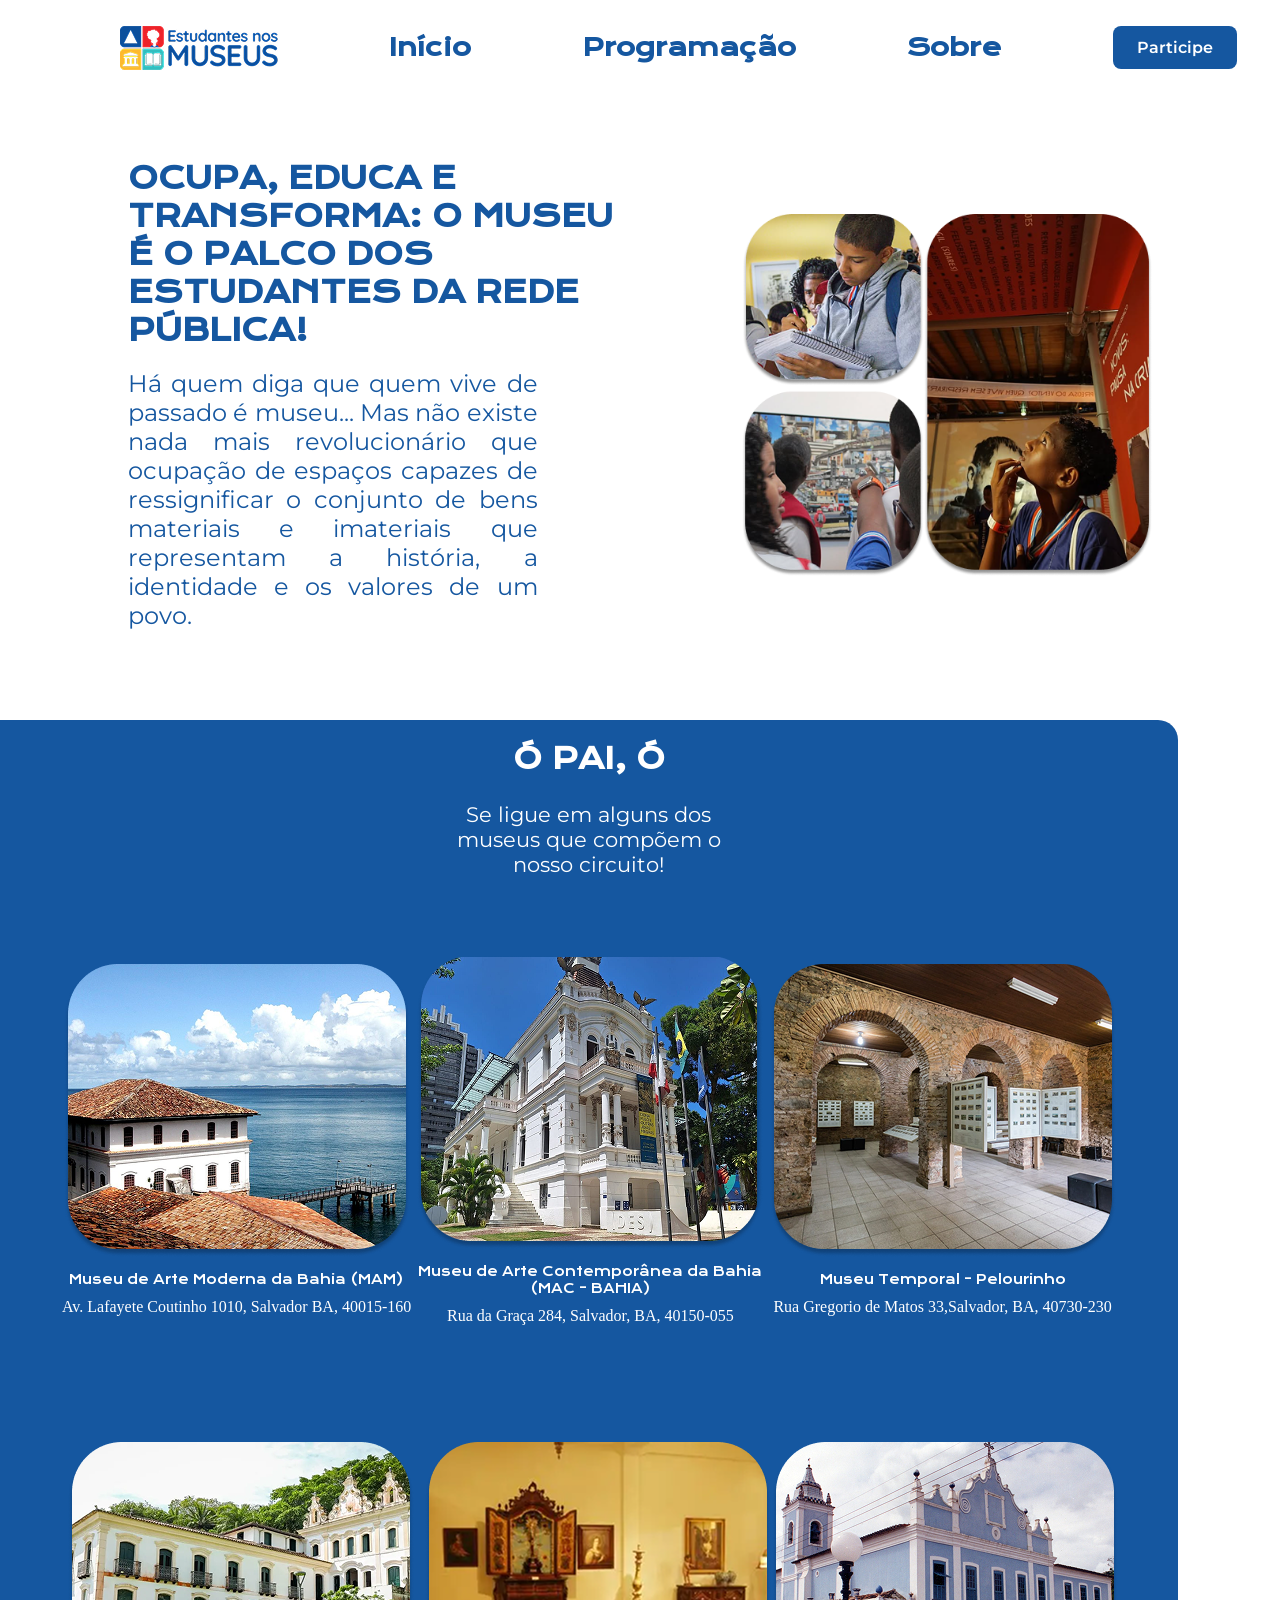
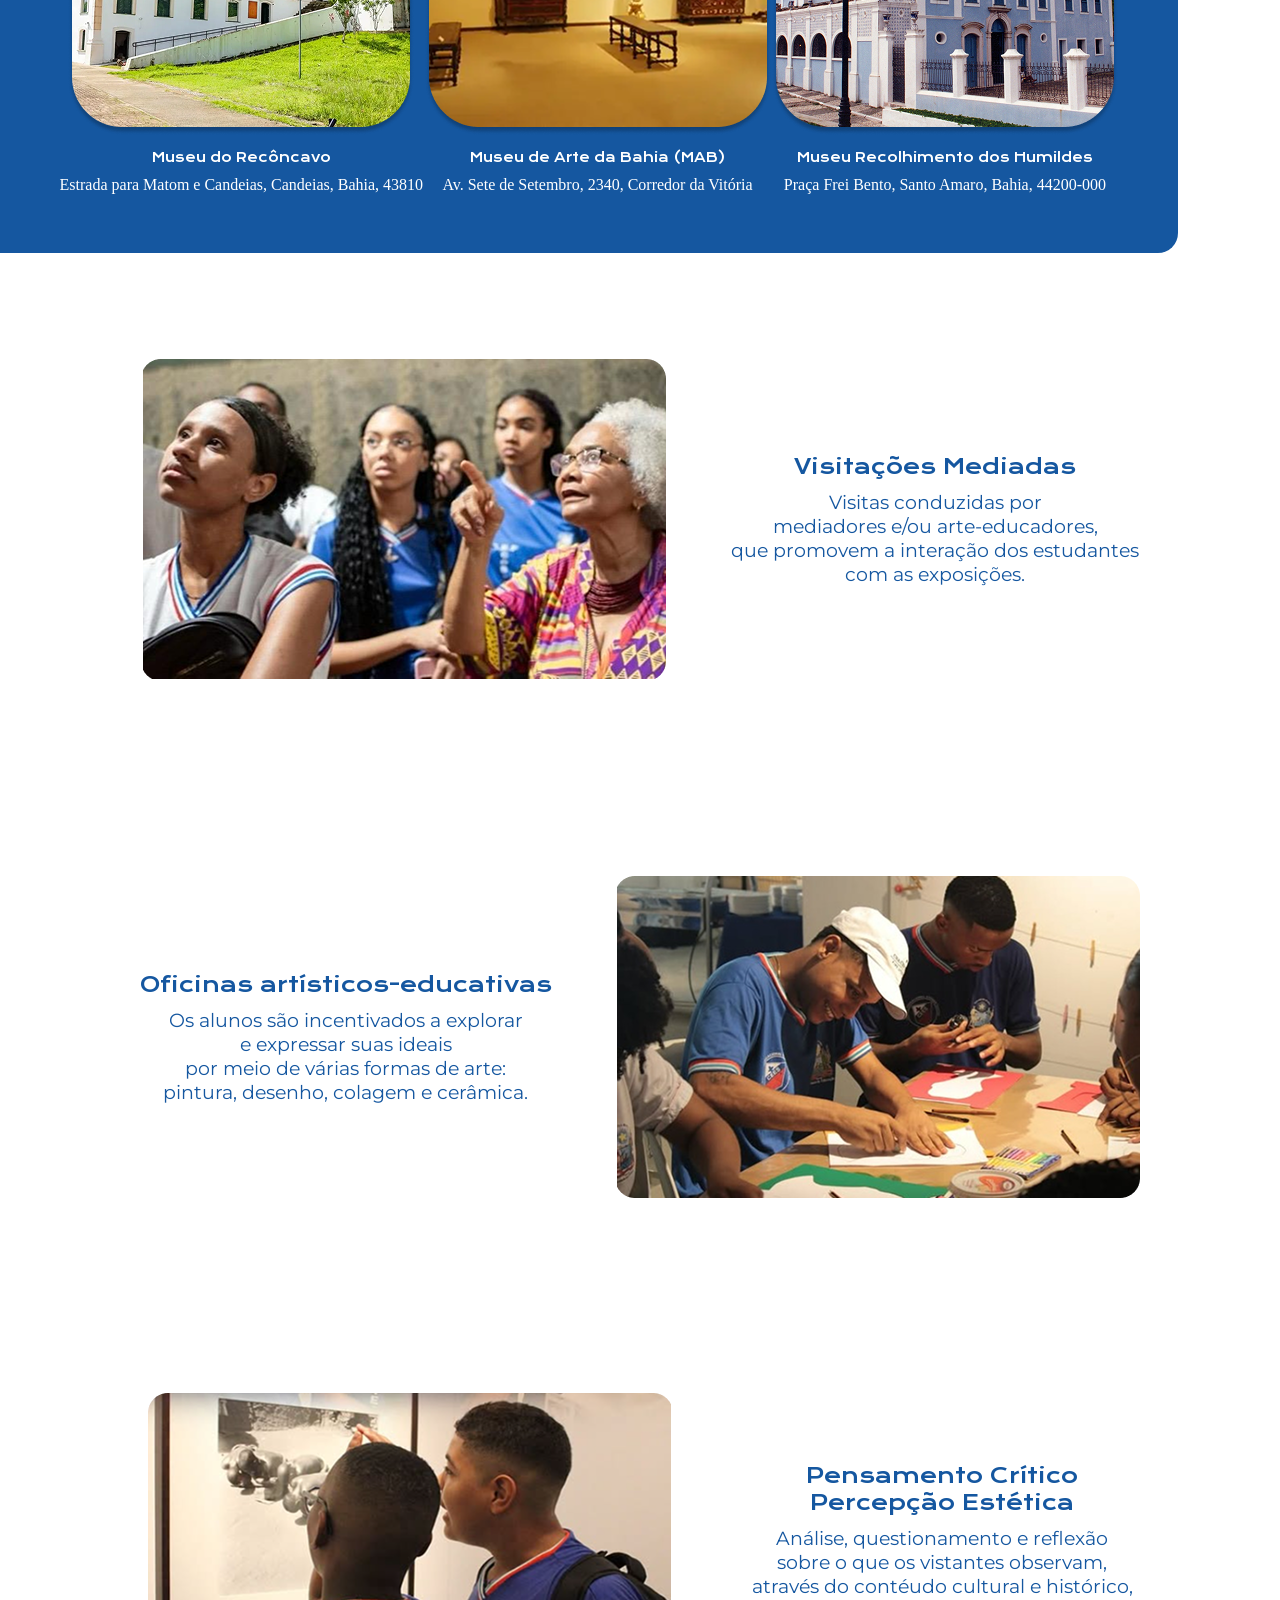
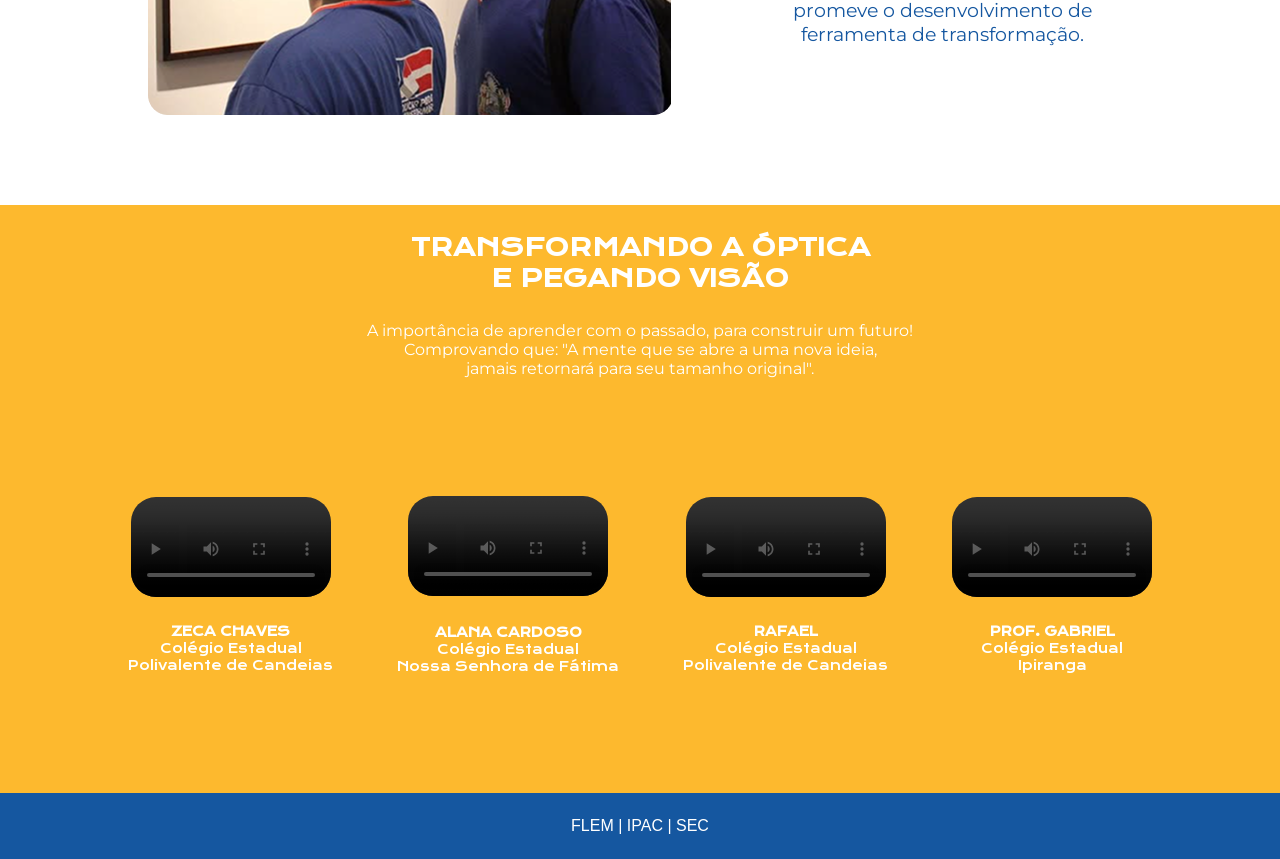
==== index.html @ 6caadce0 "commit inicial" ====
<!DOCTYPE html>
<html lang="pt-br">
<head>
    <meta charset="UTF-8">
    <meta name="viewport" content="width=device-width, initial-scale=1.0">
    <title>Estudantes no museu</title>
    <link rel="icon" type="image/x-icon" href="assets/image 2.svg">
    <link rel="stylesheet" href="style.css">
</head>
<body>
    <header class="cabecalho">
        <nav class="cabecalho__menu">
            <img src="assets/image 1.png" alt="Logo dos Estudantes no museu">
            <a class="cabecalho__menu__link" href="index.html">Início</a>
            <a class="cabecalho__menu__link" href="agenda.html">Programação</a>
            <a class="cabecalho__menu__link" href="about.html">Sobre</a>
            <a class="botao">Participe</a>
        </nav>
    </header>
    
    <main class="apresentacao">
        <section class="apresentacao__conteudo">
            <h1 class="apresentacao__conteudo__titulo"><strong> OCUPA, EDUCA E TRANSFORMA:</strong> O MUSEU É O PALCO DOS ESTUDANTES DA REDE PÚBLICA!</h1>                                             
            <p class="apresentacao__conteudo__texto">Há quem diga que quem vive de passado é museu... Mas não existe nada mais revolucionário que ocupação de espaços capazes de ressignificar o conjunto de bens materiais e imateriais que representam a história, a identidade e os valores de um povo.</p>
        </section>
        <img class="apresentacao__img" src="assets/Imagem 1x.png" alt="Estudantes no museu">
    </main>
    </section>

<section class="plano">
<section class="itinerario">
    <h2 class="itinerario_titulo">Ó PAI, Ó</h2>
    <p class="itinerario_texto">
    Se ligue em alguns dos 
    museus que compõem o 
    nosso circuito!</p>
</section>

<section class="bloco01">
    <div class="museu">
        <a href="http://www.mam.ba.gov.br/">
        <img class="imagem" src="assets/MA.png" alt="museu">
        </a>
        <p class="descricao">Museu de Arte Moderna da Bahia (MAM)</p>
        <p class="endereco">Av. Lafayete Coutinho 1010, Salvador BA, 40015-160</p>
    </div>
    <div class="museu">
        <a href="https://visite.museus.gov.br/instituicoes/museu-de-arte-contemporanea-da-bahia-2/">
        <img class="imagem" src="assets/Rectangle 2.png" alt="">
        </a>
        <p class="descricao">Museu de Arte Contemporânea da Bahia 
                                        (MAC - BAHIA)</p>
        <p class="endereco">Rua da Graça 284, Salvador, BA, 40150-055</p>
    </div>
    <div class="museu">
        <a href="https://guiademuseus.com.br/detalhe.aspx?fk_ponto=62">
        <img class="imagem" src="assets/Rectangle 3.png" alt="">
        </a>
        <p class="descricao">Museu Temporal - Pelourinho</p>
        <p class="endereco">Rua Gregorio de Matos 33,Salvador, BA, 40730-230</p>
    </div>
</section>

<section class="bloco02">
    <div class="museu">
      <a href="https://museudoreconcavo.com.br/">
      <img class="imagem" src="assets/Rectangle 5.png" alt="">
      </a>
      <p class="descricao">Museu do Recôncavo</p>
      <p class="endereco">Estrada para Matom e Candeias, Candeias, Bahia, 43810</p>
    </div>
    <div class=" museu">
        <a href="https://visitemuseu.com/museu-de-arte-da-bahia-mab-guia-completo-precos-horarios-e-obras-principais/">
       <img class="imagem" src="assets/Rectangle 6.png" alt="">
       </a>
       <p class="descricao">Museu de Arte da Bahia (MAB)</p>
       <p class="endereco">Av. Sete de Setembro, 2340, Corredor da Vitória</p>
    </div>
    <div class="museu">
        <a href="https://guiademuseus.com.br/detalhe.aspx?fk_ponto=87">
        <img class="imagem" src="assets/Rectangle 7.png" alt="">
        </a>
       <p class="descricao">Museu Recolhimento dos Humildes</p>
       <p class="endereco">Praça Frei Bento, Santo Amaro, Bahia, 44200-000</p>
     </div>
</section>
</section>

    <section class="visitacao">
            <img src="assets/Rectangle 8.png" alt="">
        <div class="titulo">
        <p class="titulo_atividades">Visitações Mediadas</p>
        <p class="descricao_atividades">Visitas conduzidas por 
            mediadores e/ou arte-educadores,
           que promovem a interação dos estudantes
            com as exposições.</p>
        </div>
    </section>

    <section class="visitacao">
            <div class="titulo">
            <p class="titulo_atividades">Oficinas artísticos-educativas</p>
        <p class="descricao_atividades">Os alunos são incentivados a explorar 
                         e expressar suas ideais 
                      por meio de várias formas de arte:
                    pintura, desenho, colagem e cerâmica.</p>
        </div>
        <img src="assets/Rectangle 9.png" alt="">
    </section>

<section class="visitacao">
            <img src="assets/Rectangle 12.png" alt="">
        <div class="titulo">
        <p class="titulo_atividades">Pensamento Crítico
           Percepção Estética</p>
        <p class="descricao_atividades">Análise, questionamento e reflexão 
            sobre o que os vistantes observam, 
           através do contéudo cultural e histórico, 
           promeve o desenvolvimento de 
           ferramenta de transformação.</p>
        </div>
    </section>

    <section class="bloco3">
        <h3>TRANSFORMANDO A ÓPTICA 
        <strong>E PEGANDO VISÃO</strong></h3>
        <p class="texto_bloco3">A importância de aprender com o passado, para construir um futuro!
            Comprovando que: "A mente que se abre a uma nova ideia, 
            jamais retornará para seu tamanho original".
        </p>
        <section class="depoimentos">
    <div>
    <video controls class="video">
        <source src="assets/WhatsApp Video 2026-08-21 at 17.12.16.mp4" type="video/mp4">
    </video>
    <p class="aluno"> <strong>ZECA CHAVES</strong>
    Colégio Estadual 
    Polivalente de Candeias</p>
    </div>
    <div>
    <video controls class="video">
    <source src="assets/WhatsApp Video 2026-08-21 at 17.21.07.mp4" type="video/mp4">
    </video>
    <p class="aluno"> <strong>ALANA CARDOSO</strong>
    Colégio Estadual 
    Nossa Senhora de Fátima</p>
    </div>
    <div>
    <video controls class="video">
    <source src="assets/WhatsApp Video 2026-08-21 at 17.15.55.mp4" type="video/mp4">
    </video>
    <p class="aluno"> <strong>RAFAEL</strong>
    Colégio Estadual 
    Polivalente de Candeias</p>
    </div>
    <div>
    <video controls class="video">
    <source src="assets/WhatsApp Video 2026-10-11 at 12.10.34.mp4" type="video/mp4">
    </video>
    <p class="aluno"> <strong> PROF. GABRIEL</strong>
    Colégio Estadual 
    Ipiranga</p>
    </div>
</section class=video>
    </section>

    <footer class="rodape">
        <p>FLEM | IPAC | SEC</p>
    </footer>
</body>
</html>
---- style.css ----
@import url('https://fonts.googleapis.com/css2?family=Fredoka:wght@300..700&family=Krona+One&family=Montserrat:ital,wght@0,100..900;1,100..900&display=swap');
@import url('https://fonts.googleapis.com/css2?family=Fredoka:wght@300..700&family=Krona+One&family=Montserrat:ital,wght@0,100..900;1,100..900&display=swap');

*{
    margin:0;
    padding:0;
}

body{
    /* height: 100vh; */
    box-sizing: border-box;
    color:#1557A0;
}

.cabecalho{
    padding: 2% 0 0 6%;
}

.cabecalho__menu{
    display: flex;
    justify-content:space-around;
    gap: 25px;
    align-items: center;
}

.cabecalho__menu__link{
    font-family: "Krona One" , sans-serif;
    font-size: 1.5rem;
    font-weight: 600;
    text-decoration: none;
    color: #1557A0;
}

.botao{
    font-family: "Montserrat" , sans-serif;
    font-size: 1rem;
    font-weight: 600;
    color: #fff;
    background-color: #1557A0;
    padding: 1% 2%;
    border-radius: 08px;

}

.apresentacao{
    padding: 07% 10%;
    display: flex;
    align-items: center;
    justify-content: space-between;
}

.apresentacao__conteudo{
    width: 40%;
    display: flex;
    flex-direction: column;
    gap: 20px;
}

.apresentacao__conteudo__titulo{
    font-size: 1.875rem;
    width: 120%;
    font-family: "Krona One" , sans-serif;
}

.programacao_conteudo{
    width: 50%;
    display: flex;
    flex-direction: column;
    gap: 20px;
}

.atividades_museu{
    font-size: 1rem;
    font-family: "Krona One" , sans-serif;
}

.descricao_atividades{
    font-size: 1rem;
    text-align: justify;
    font-family: "Krona One" , sans-serif;
}

.programacao_img{
    width: 40%;
}

.programacao_img2{
    width: 30%;
    border-radius: 20px;
}

.apresentacao__conteudo__texto{
    font-size: 1.5rem;
    font-family: "Montserrat" , sans-serif;
    text-align: justify;
}

.calendario{
    font-size: 1rem;
    font-family: "Montserrat" , sans-serif;
    text-align: justify;
}

.rodape{
    padding: 24px;
    color: #fff;
    background-color: #1557A0;
    text-align: center;
    font-family: "Monteserrat" , sans-serif;
    font-size: 1rem;
}

.apresentacao__img{
    width: 40%;
}

.apresentacao_img2{
    width: 50%;
}

.itinerario{
    padding: 20px;
    text-align: center;
}

.itinerario_titulo{
    font-size: 1.800rem;
    font-family: "Krona One" , sans-serif;
}

.itinerario_texto{
    white-space: pre-line;
    font-size: 1.3rem;
    font-family: "Montserrat" , sans-serif;
    gap: 20px;
}

.bloco01{
    padding: 05% 05%;
    display: flex;
    align-items: center;
    justify-content: space-around;

}

.museu{
    display: flex;
    flex-direction: column;
    align-items: center;
    gap: 10px;
}

.bloco02{
    padding: 05% 05%;
    display: flex;
    align-items: center;
    text-align: center;
    justify-content: space-around;
}


.descricao{
    display: flex;
    flex-direction: column;
    gap: 40px;
    font-size: 0.8rem;
    font-family: "Krona One" , sans-serif;
    text-align: center;
    white-space: pre-line;
}

.visitacao{
    padding: 07% 10%;
    margin-top: 1em;
    display: flex;
    align-items: center;
    justify-content: space-around;
    gap:40px;
}

.titulo{
    display: flex;
    flex-direction: column;
    align-items:center;
    text-align: center;
    white-space: pre-line;
    gap: 10px;
}

.titulo_atividades{
    font-size: 1.300rem;
    font-family: "Krona One" , sans-serif;
}

.descricao_atividades{
    font-size: 1.2rem;
    font-family: "Montserrat" , sans-serif;
    text-align:inherit;
}

.imagem{
    transition:.5s;
}

.imagem:hover{
    transform: scale(1.1);
}

.plano{
    background-color: #1557A0;
    color: #fff;
    width: 92%;
    border-radius: 0 20px 20px 0;
}

.bloco3{
    background-color: #FDB92E;
    color: #fff;
     font-size: 1.300rem;
    font-family: "Krona One" , sans-serif;
    text-align: center;
    white-space: pre-line;
}

.texto_bloco3{
    font-size: 1.000rem;
    font-family: "Montserrat" , sans-serif
}

.depoimentos{
     display: flex;
    align-items: center;
    justify-content: space-evenly;
    margin: 5% 5%;
    
}

.video{
    width: 200px;
    border-radius: 25px;
}

.video:hover{
    transform: scale(1.1);
}

.video{
    transition:.5s;
}

.aluno{
    margin-top: 10%;
    font-size: 0.8rem;
    font-family: "Krona One" , sans-serif;
    text-align: center;
    white-space: pre-line;
}

.apresentacao2{
    padding: 1% 10%;
    display: flex;
    align-items: center;
    justify-content: space-between;
}

.apresentacao3{
    background-color: #1557A0;
    color: #fff;
    padding: 07% 10%;
    display: flex;
    align-items: center;
    justify-content: space-between;

}
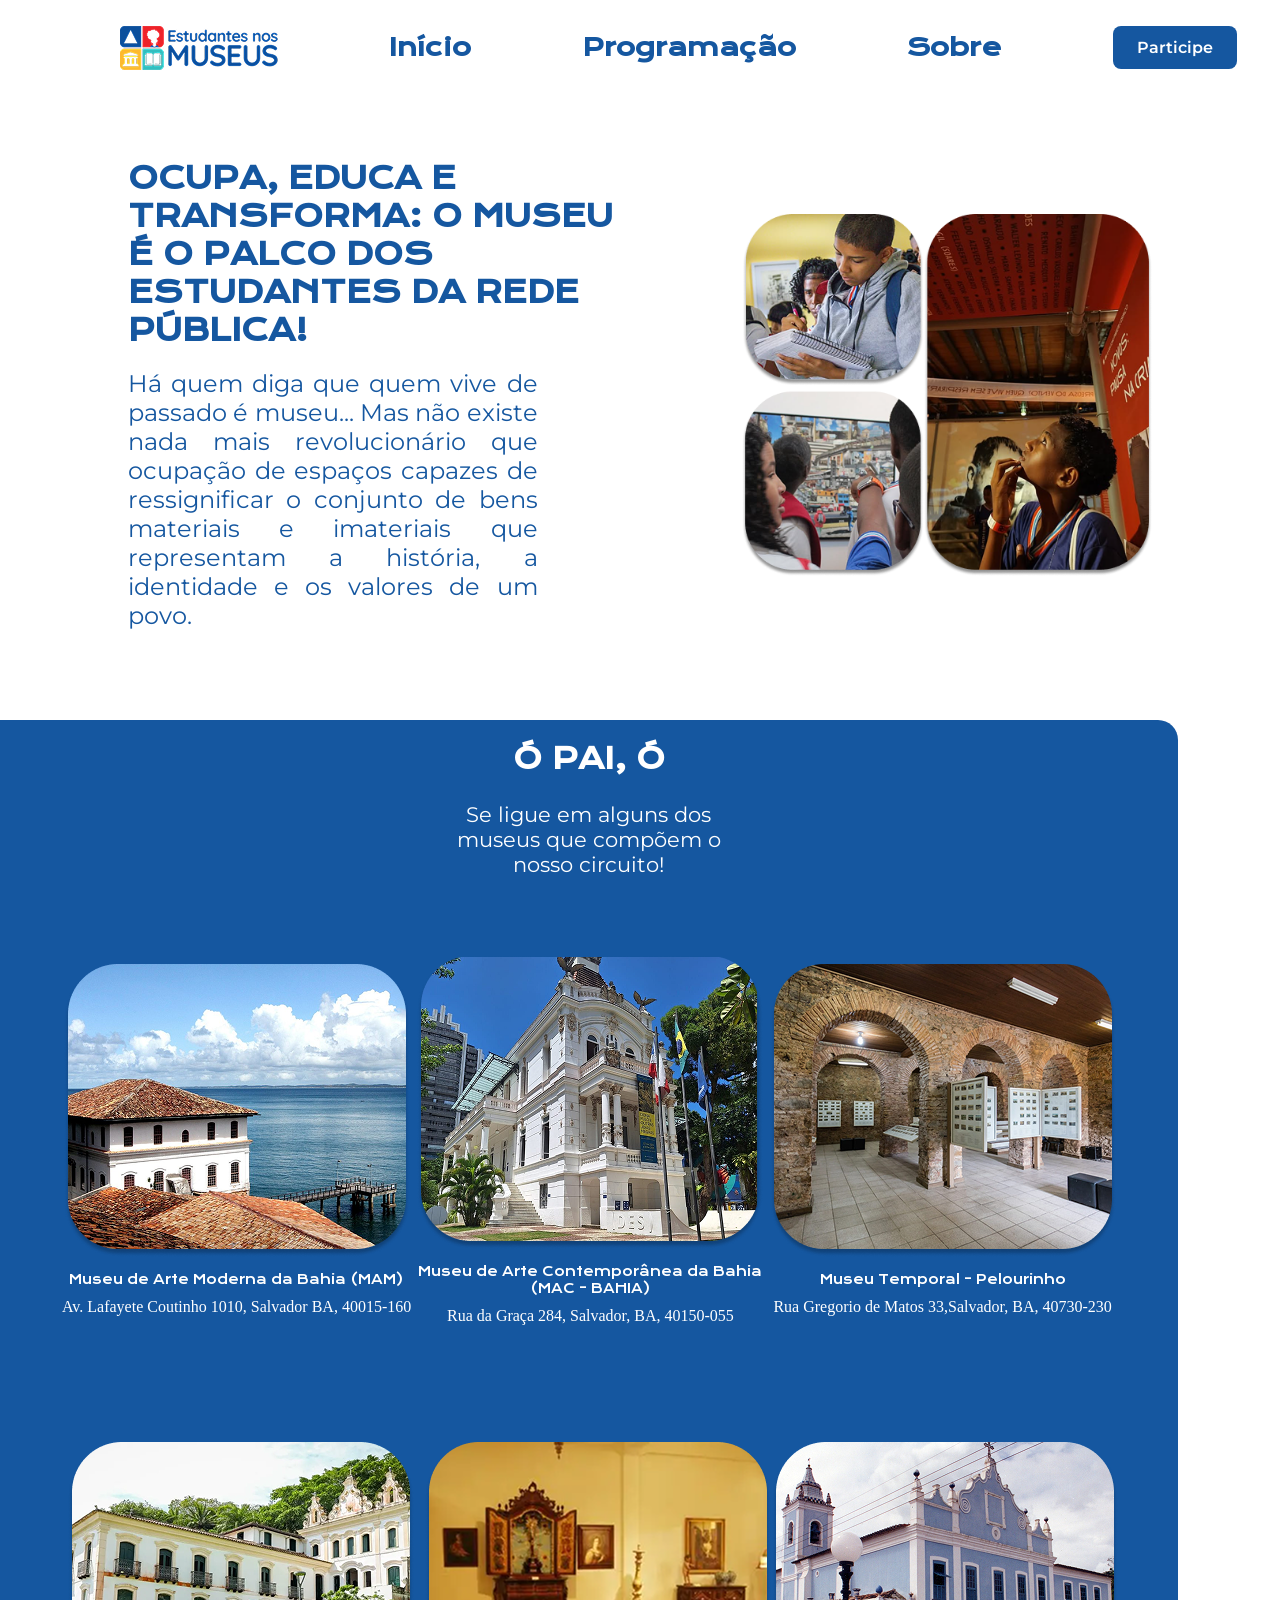
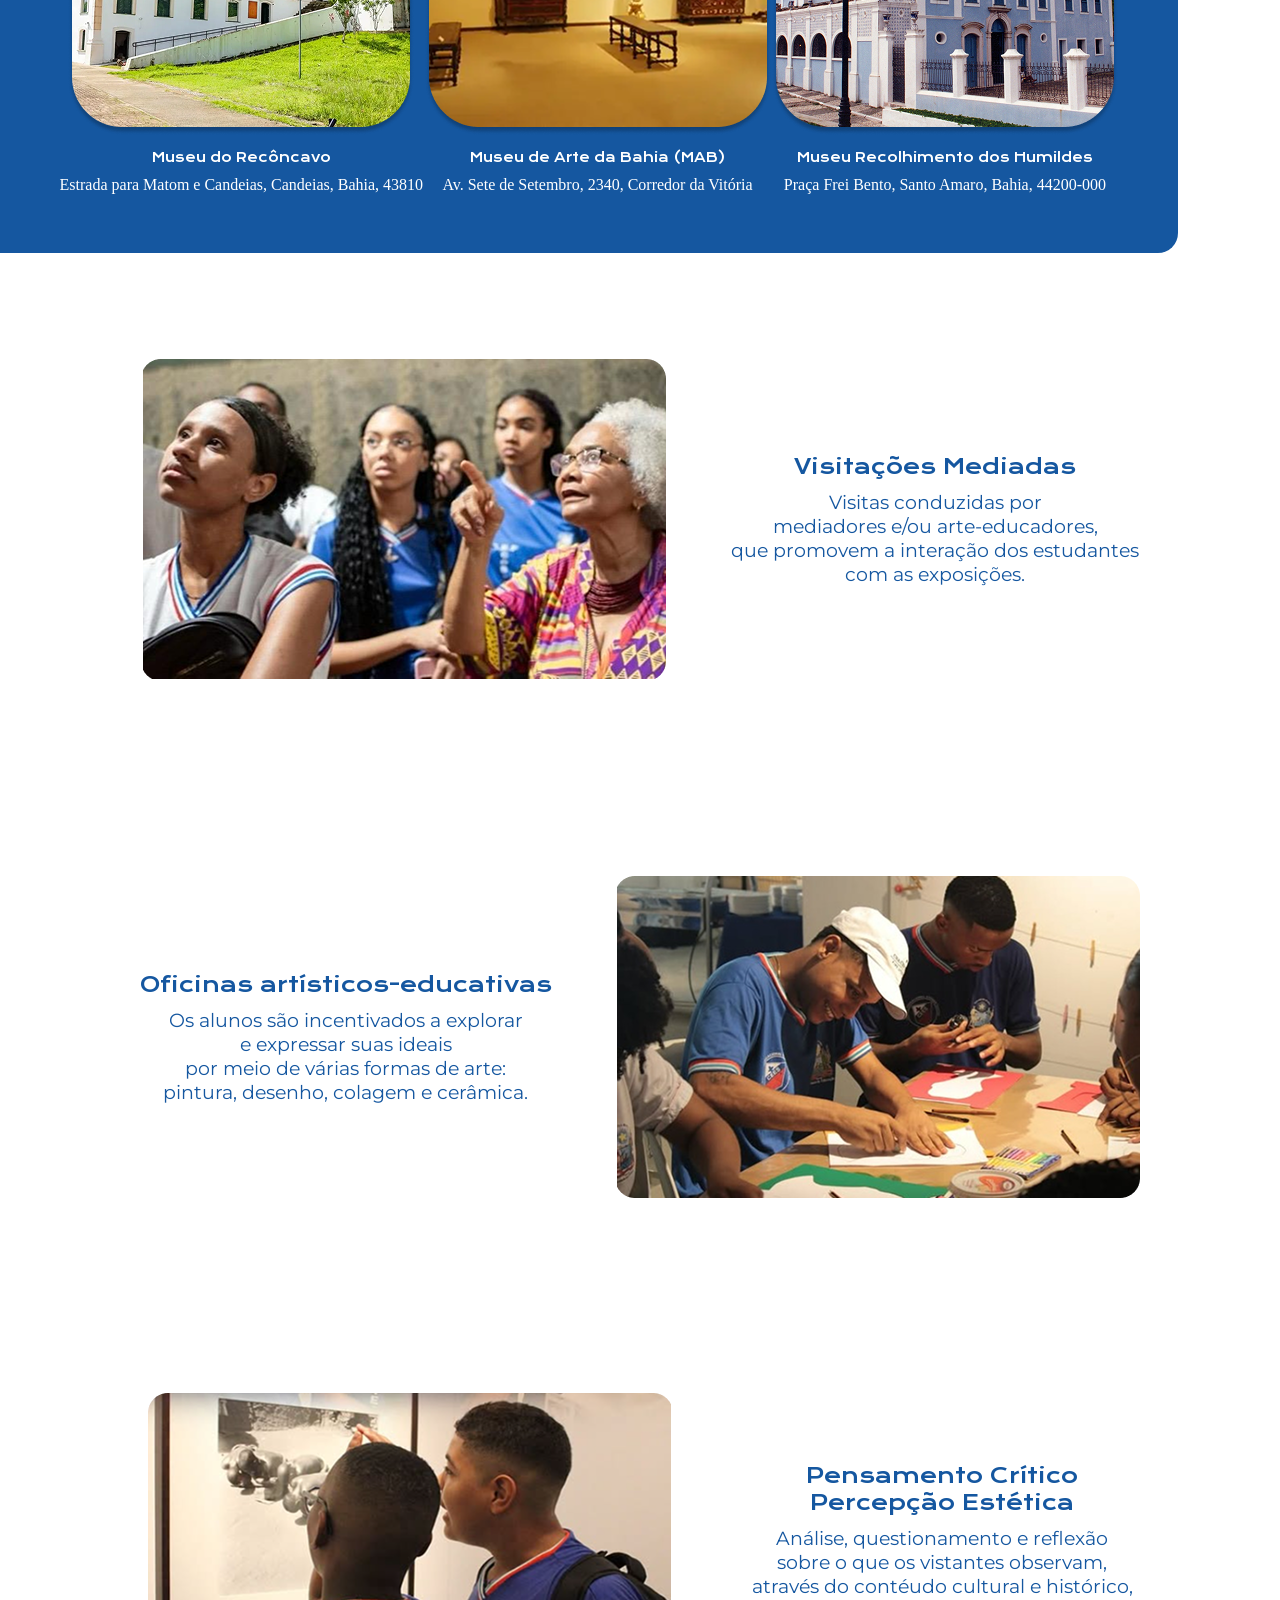
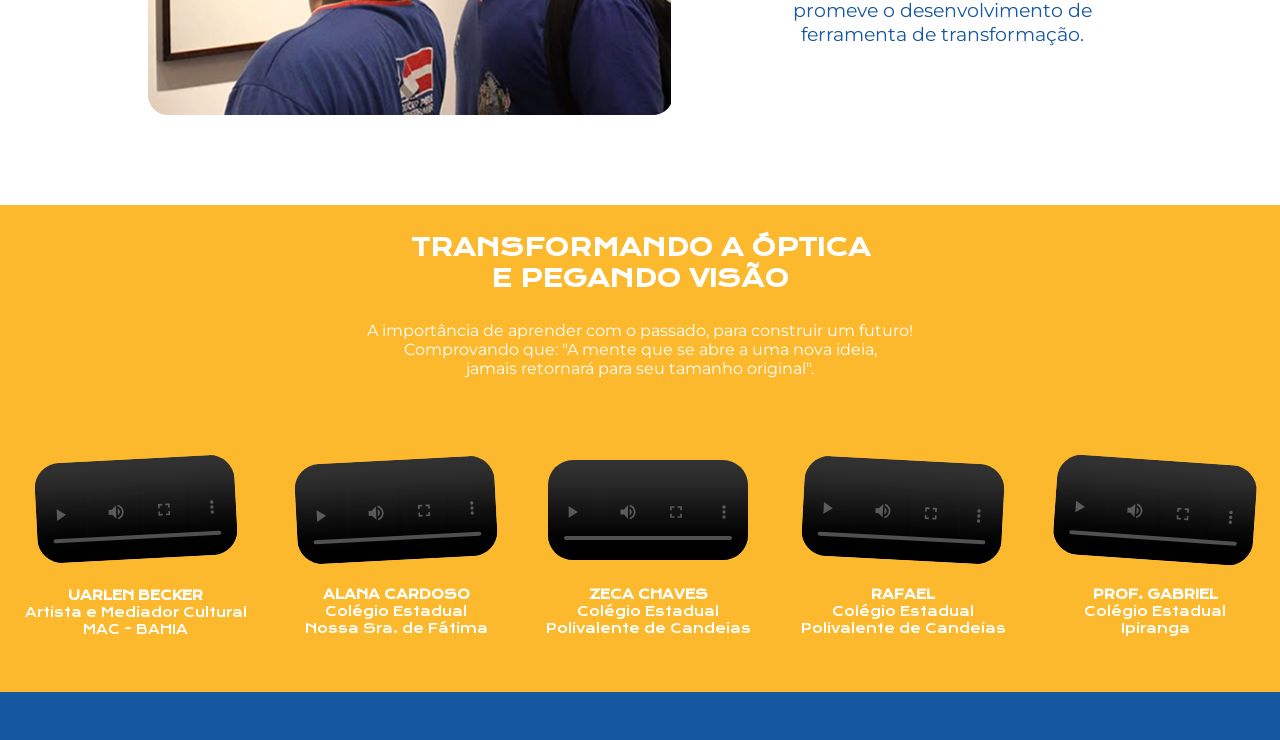
==== commit adf996a6: "New section" ====
--- a/index.html
+++ b/index.html
@@ -119,7 +119,7 @@
            promeve o desenvolvimento de 
            ferramenta de transformação.</p>
         </div>
-    </section>
+</section>
 
     <section class="bloco3">
         <h3>TRANSFORMANDO A ÓPTICA 
@@ -128,44 +128,58 @@
             Comprovando que: "A mente que se abre a uma nova ideia, 
             jamais retornará para seu tamanho original".
         </p>
-        <section class="depoimentos">
+
+    <section class="depoimentos">
+
     <div>
-    <video controls class="video">
-        <source src="assets/WhatsApp Video 2026-08-21 at 17.12.16.mp4" type="video/mp4">
+    <video controls class="video1">
+        <source class="video" src="assets/WhatsApp Video 2026-10-12 at 05.31.56.mp4" type="video/mp4">
+    </video>
+    <p class="aluno"> <strong>UARLEN BECKER</strong>
+    Artista e Mediador Cultural
+    MAC - BAHIA</p>
+    </div>
+
+    <div>
+    <video controls class="video2">
+    <source src="assets/WhatsApp Video 2026-08-21 at 17.12.16.mp4" type="video/mp4">
+    </video>
+    <p class="aluno"> <strong>ALANA CARDOSO</strong>
+    Colégio Estadual 
+    Nossa Sra. de Fátima</p>
+    </div>
+    <div>
+    <video controls class="video5">
+        <source src="assets/WhatsApp Video 2026-08-21 at 17.21.07.mp4" type="video/mp4">
     </video>
     <p class="aluno"> <strong>ZECA CHAVES</strong>
     Colégio Estadual 
     Polivalente de Candeias</p>
     </div>
+
     <div>
-    <video controls class="video">
-    <source src="assets/WhatsApp Video 2026-08-21 at 17.21.07.mp4" type="video/mp4">
-    </video>
-    <p class="aluno"> <strong>ALANA CARDOSO</strong>
-    Colégio Estadual 
-    Nossa Senhora de Fátima</p>
-    </div>
-    <div>
-    <video controls class="video">
+    <video controls class="video3">
     <source src="assets/WhatsApp Video 2026-08-21 at 17.15.55.mp4" type="video/mp4">
     </video>
     <p class="aluno"> <strong>RAFAEL</strong>
     Colégio Estadual 
     Polivalente de Candeias</p>
     </div>
+
     <div>
-    <video controls class="video">
+    <video controls class="video4">
     <source src="assets/WhatsApp Video 2026-10-11 at 12.10.34.mp4" type="video/mp4">
     </video>
     <p class="aluno"> <strong> PROF. GABRIEL</strong>
     Colégio Estadual 
     Ipiranga</p>
     </div>
-</section class=video>
+
+    </section>
     </section>
 
     <footer class="rodape">
-        <p>FLEM | IPAC | SEC</p>
+        <p></p>
     </footer>
 </body>
 </html>
--- a/style.css
+++ b/style.css
@@ -85,7 +85,7 @@
 }
 
 .programacao_img2{
-    width: 30%;
+    width: 25%;
     border-radius: 20px;
 }
 
@@ -216,7 +216,7 @@
 .bloco3{
     background-color: #FDB92E;
     color: #fff;
-     font-size: 1.300rem;
+    font-size: 1.300rem;
     font-family: "Krona One" , sans-serif;
     text-align: center;
     white-space: pre-line;
@@ -228,25 +228,84 @@
 }
 
 .depoimentos{
-     display: flex;
-    align-items: center;
-    justify-content: space-evenly;
-    margin: 5% 5%;
-    
-}
-
-.video{
-    width: 200px;
+    background-color: #FDB92E;
+    color: #fff;
+    display: flex;
+    align-items: center;
+    justify-content:space-around;
+
+}
+
+.video1:hover{
+ transform: scale(1.1);
+}
+
+.video1{
+    transition:.5s;
+}
+
+.video2:hover{
+transform: scale(1.1);
+}
+
+.video2{
+    transition:.5s;
+}
+
+.video3:hover{
+    transform: scale(1.1);
+}
+
+.video3{
+    transition:.5s;
+}
+
+.video4{
+    transition: .5s;
+}
+
+.video4:hover{
+    transform: scale(1.1);
+}
+
+.video5{
+    transition: .5s;
+}
+
+.video5:hover{
+    transform: scale(1.1);
+}
+
+.video1{
+  transform: rotate(-3deg);
+   width: 200px;
     border-radius: 25px;
 }
 
-.video:hover{
-    transform: scale(1.1);
-}
-
-.video{
-    transition:.5s;
-}
+.video2{
+  transform: rotate(-3deg);
+  width: 200px;
+    border-radius: 25px;
+}
+
+.video3{
+  transform: rotate(3deg);
+  width: 200px;
+   border-radius: 25px;
+}
+
+.video4{
+  transform: rotate(4deg);
+  width: 200px;
+  border-radius: 25px;
+}
+
+.video5{
+  transform: rotate(0);
+  width: 200px;
+  border-radius: 25px;
+}
+
 
 .aluno{
     margin-top: 10%;
@@ -257,7 +316,7 @@
 }
 
 .apresentacao2{
-    padding: 1% 10%;
+    padding: 7% 10%;
     display: flex;
     align-items: center;
     justify-content: space-between;
@@ -266,7 +325,7 @@
 .apresentacao3{
     background-color: #1557A0;
     color: #fff;
-    padding: 07% 10%;
+    padding: 3% 10%;
     display: flex;
     align-items: center;
     justify-content: space-between;
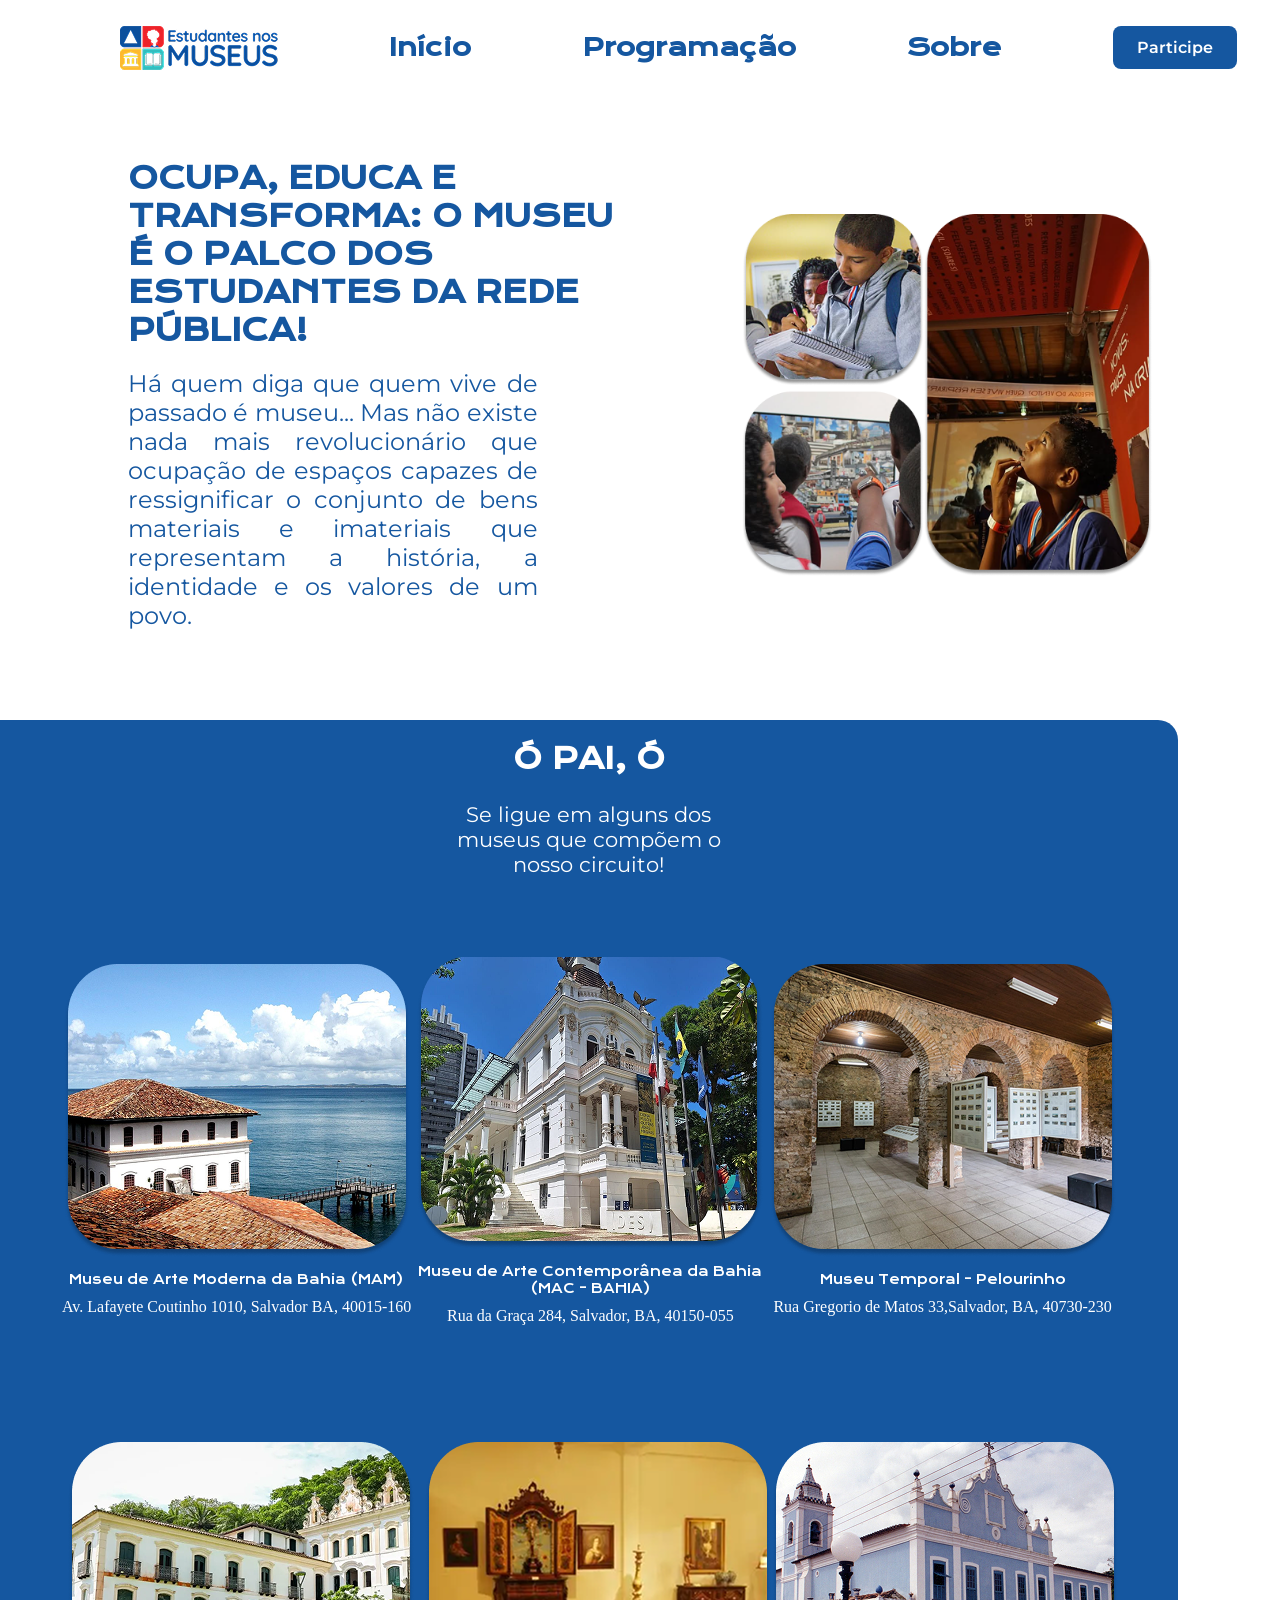
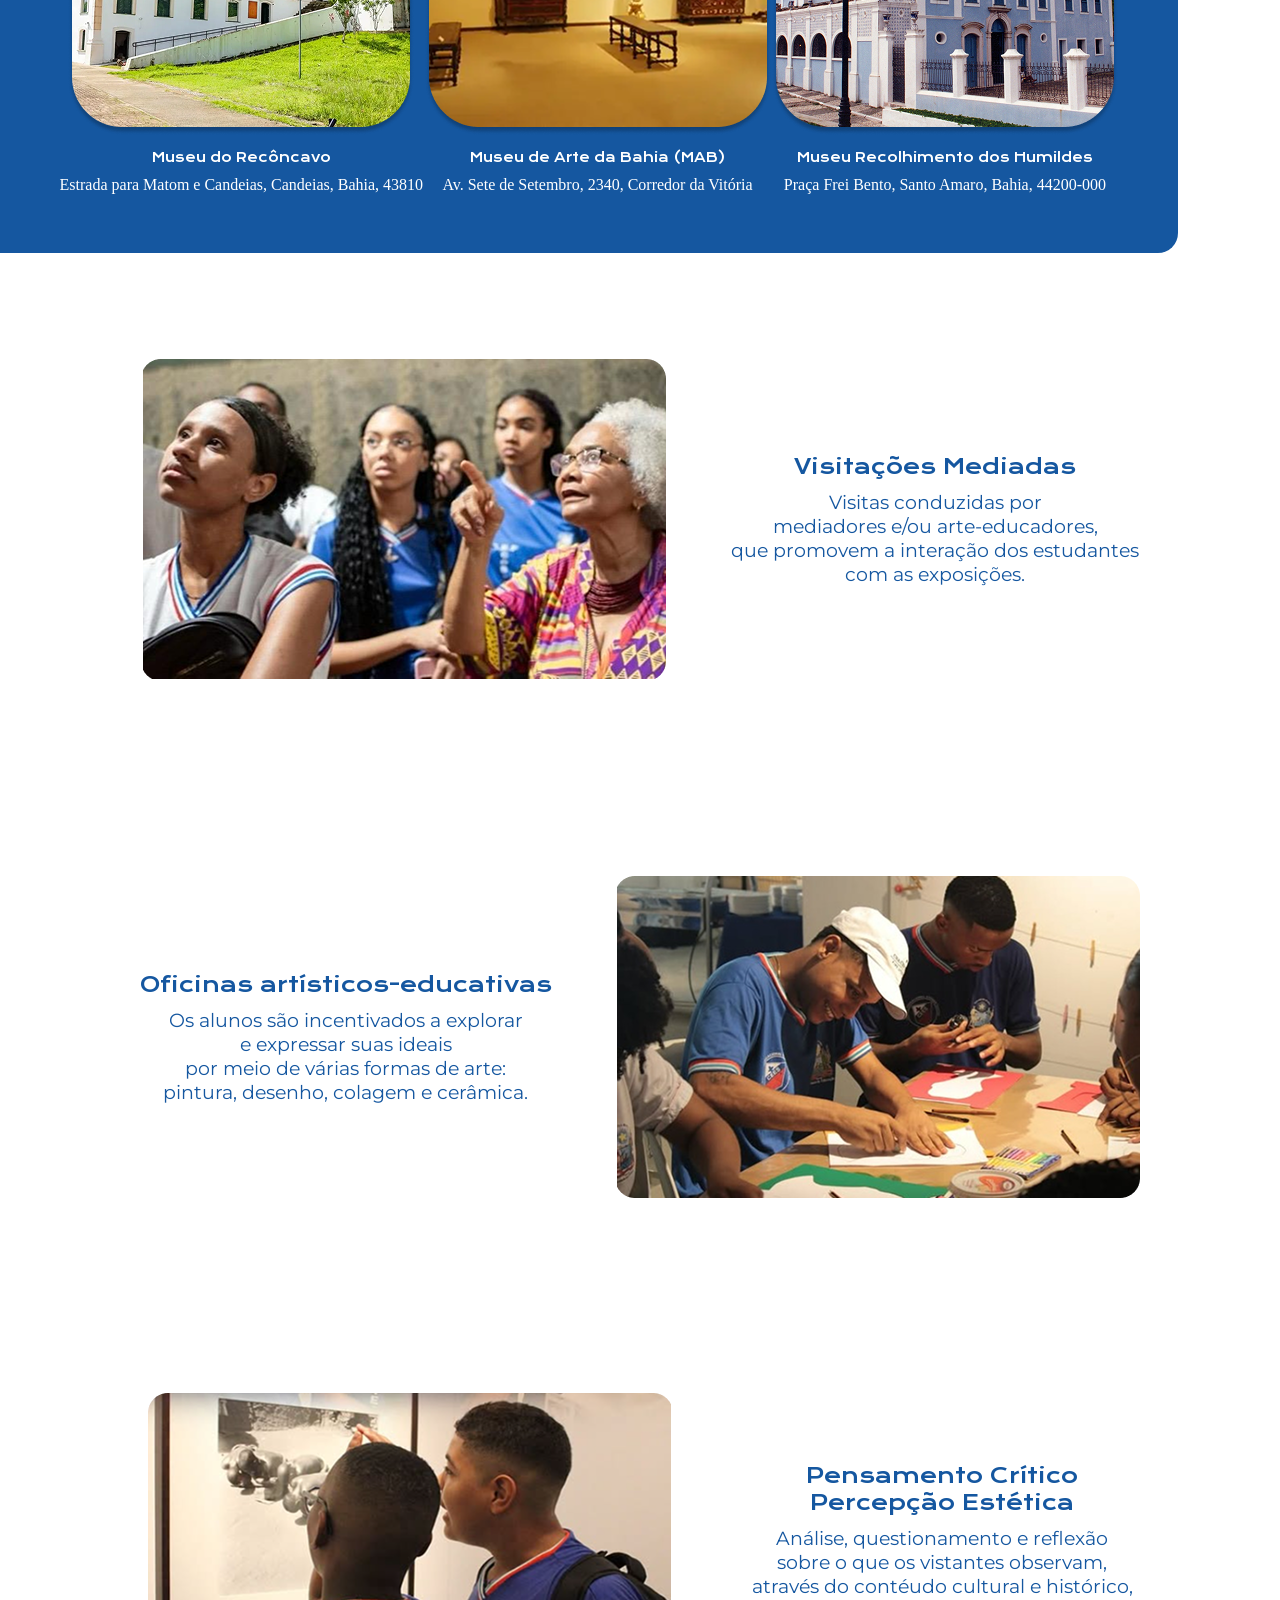
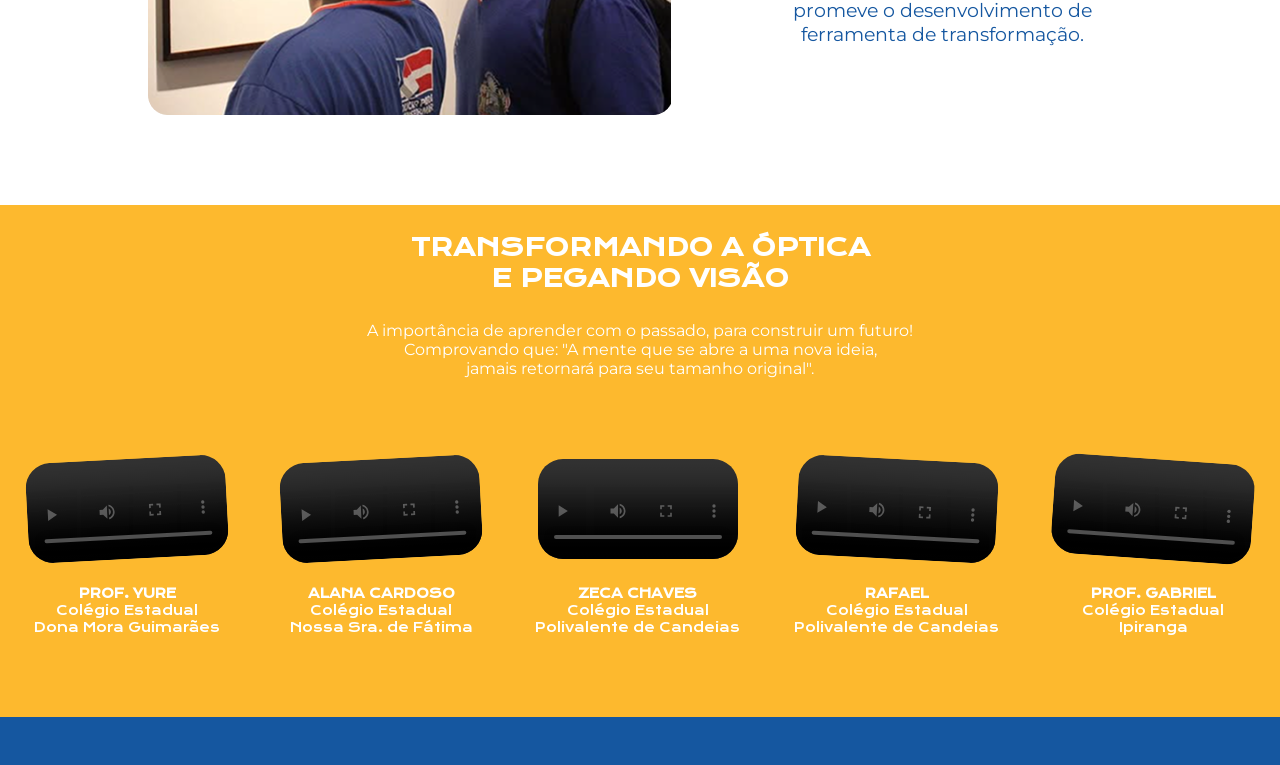
==== commit 24d85242: "Estilização dos vídeos" ====
--- a/index.html
+++ b/index.html
@@ -133,11 +133,11 @@
 
     <div>
     <video controls class="video1">
-        <source class="video" src="assets/WhatsApp Video 2026-10-12 at 05.31.56.mp4" type="video/mp4">
+        <source class="video" src="assets/WhatsApp Video 2026-10-22 at 17.34.09.mp4" type="video/mp4">
     </video>
-    <p class="aluno"> <strong>UARLEN BECKER</strong>
-    Artista e Mediador Cultural
-    MAC - BAHIA</p>
+    <p class="aluno"> <strong>PROF. YURE</strong>
+    Colégio Estadual
+    Dona Mora Guimarães</p>
     </div>
 
     <div>
@@ -176,6 +176,7 @@
     </div>
 
     </section>
+    
     </section>
 
     <footer class="rodape">
